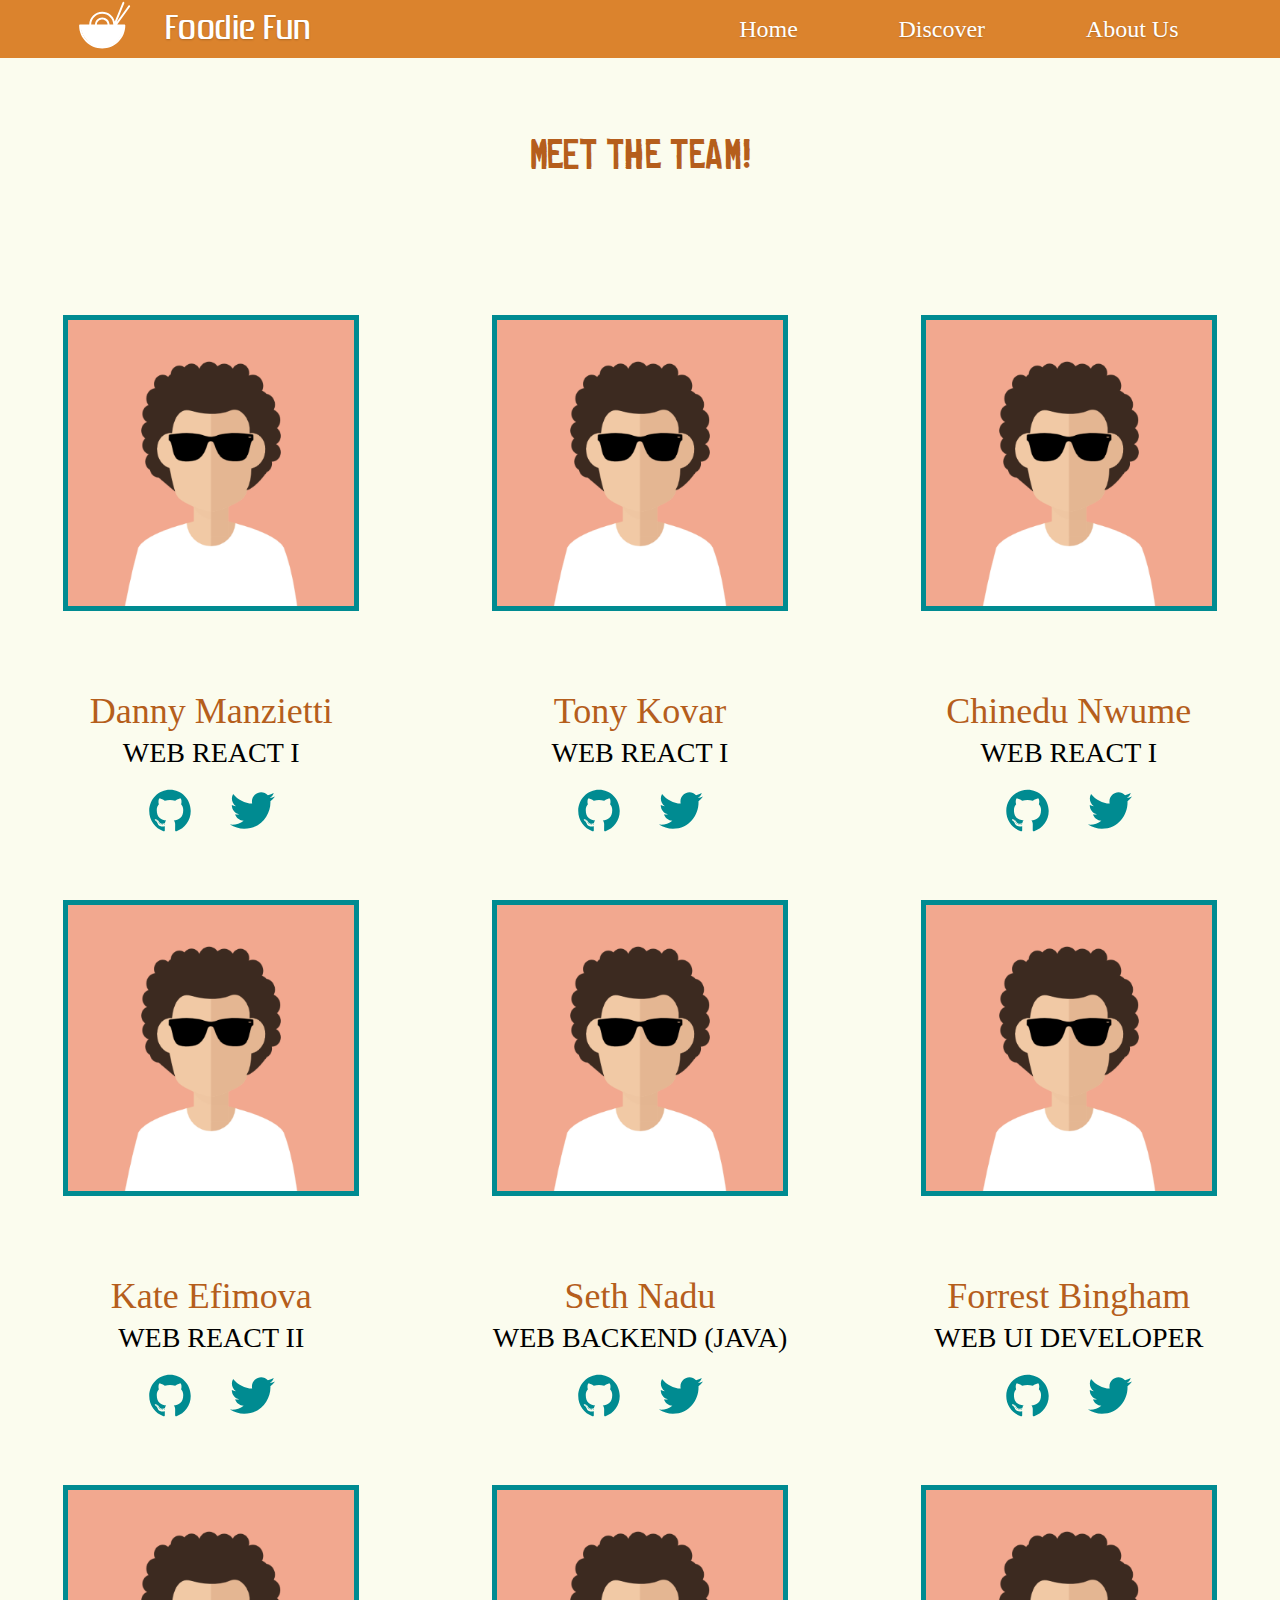
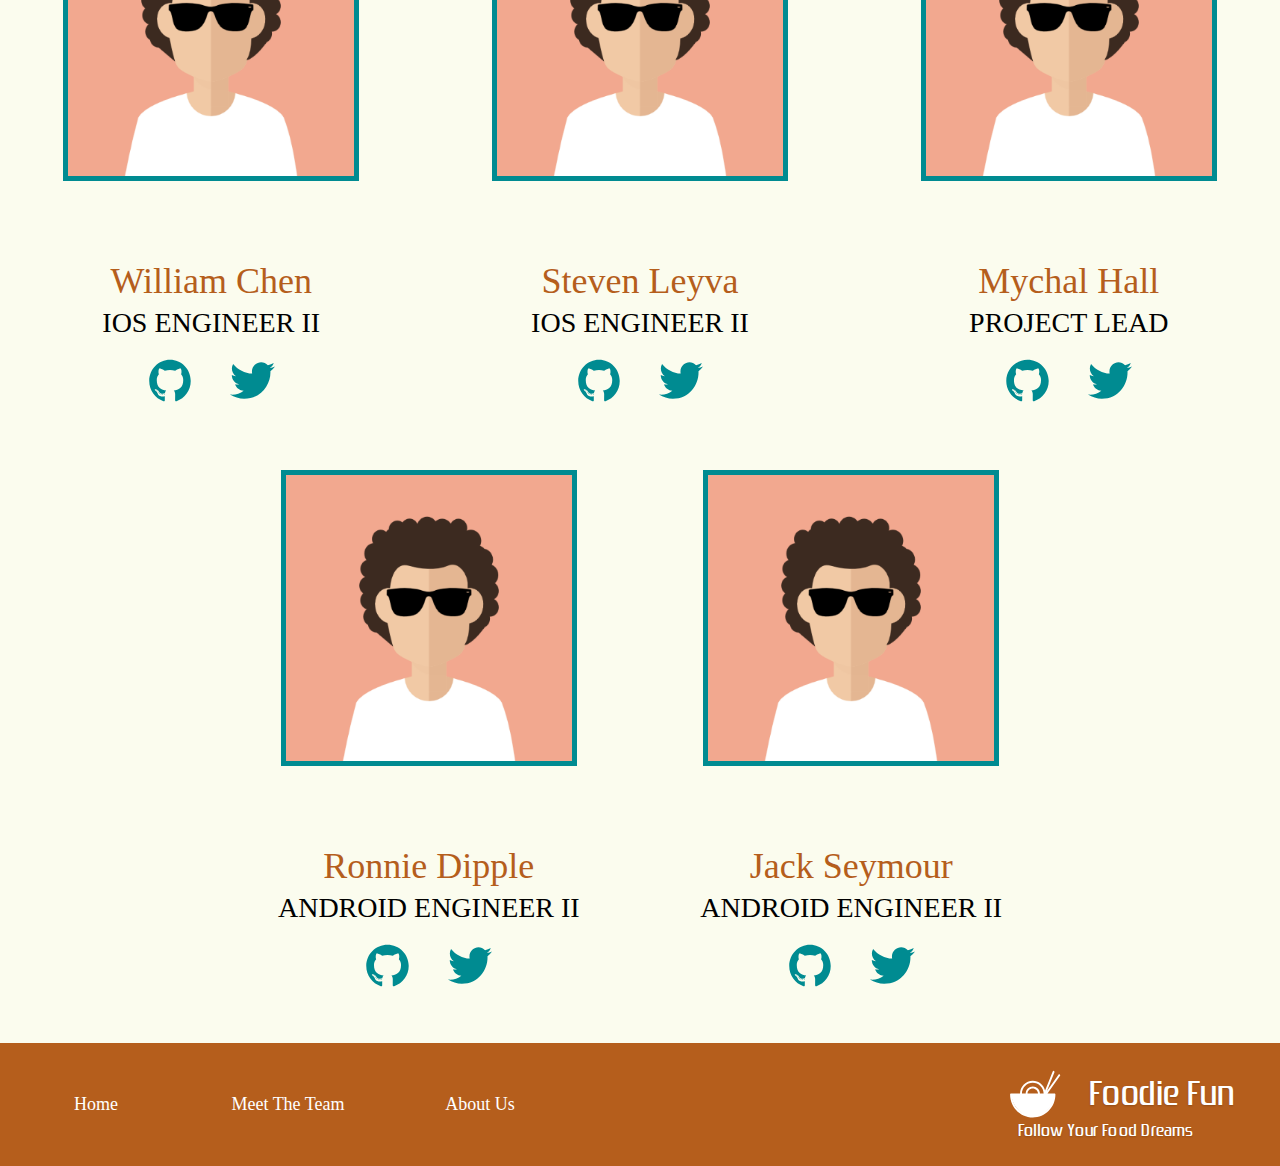
==== team.html @ 5557d631 "Meet the team page done, responsive" ====
<!DOCTYPE html>

<html lang="en">
  <head>
    <meta charset="utf-8" />

    <title>Meet The Team</title>
    <meta name="viewport" content="width=device-width, initial-scale=1.0" />
    <link
      rel="stylesheet"
      type="text/css"
      href="/css//index.css"
      media="screen"
    />

    <!--[if lt IE 9]>
      <script src="https://cdnjs.cloudflare.com/ajax/libs/html5shiv/3.7.3/html5shiv.js"></script>
    <![endif]-->
  </head>
  <body>
   <header>
     <div class="iconTitle">
        <img class="logo" src="/Images/logo.svg" />
        <h2>Foodie Fun</h2>
    </div>
    <div class="navLinks">
        <nav>
            <a href="#Home"> Home</a>
            <a href="#Discover">Discover</a>
            <a href="#About">About Us</a>
        </nav>
    </div>
    </header>

    <section class="container">
        <div class="title">
         <h1> Meet the Team!</h1>
        </div>
            <section class="topRow">
                <div class="first">
                <div class="picture">
                    <img class="profile" src="Images/NoPath.png"/>
                </div>
                <div class="nameJob">
                    <h2> Danny Manzietti </h2>
                     <h3> WEB REACT I </h3>
                </div>
                <div class="socialLogos">
                 <img class="github" src="Images/github-original.svg"/>
                 <img class="twitter" src="Images/twitter-original.svg"/>
                </div>
                </div>
                <div class="first">
                <div class="picture">
                   <img class="profile" src="Images/NoPath.png"/>
                </div>
                <div class="nameJob">
                    <h2> Tony Kovar </h2>
                    <h3> WEB REACT I </h3>
                </div>
                <div class="socialLogos">
                    <img class="github" src="Images/github-original.svg"/>
                    <img class="twitter" src="Images/twitter-original.svg"/>
                </div>
                </div>

                <div class="first">
                <div class="picture">
                    <img class="profile" src="Images/NoPath.png"/>
                </div>
                    <div class="nameJob">
                        <h2> Chinedu Nwume </h2>
                        <h3> WEB REACT I </h3>
                    </div>
                        <div class="socialLogos">
                        <img class="github" src="Images/github-original.svg"/>
                        <img class="twitter" src="Images/twitter-original.svg"/>
                    </div>
                    </div>

                </section>

                <section class="middleRow">

                    <div class="first">
                    <div class="picture">
                        <img class="profile" src="Images/NoPath.png"/>
                     </div>
                    <div class="nameJob">
                        <h2> Kate Efimova</h2>
                        <h3> WEB REACT II </h3>
                    </div>
                    <div class="socialLogos">
                        <img class="github" src="Images/github-original.svg"/>
                        <img class="twitter" src="Images/twitter-original.svg"/>
                     </div>
                     </div>
                     <div class="first">
                        <div class="picture">
                        <img class="profile" src="Images/NoPath.png"/>
                    </div>
                        <div class="nameJob">
                            <h2> Seth Nadu </h2>
                             <h3> WEB BACKEND (JAVA) </h3>
                        </div>
                        <div class="socialLogos">
                            <img class="github" src="Images/github-original.svg"/>
                            <img class="twitter" src="Images/twitter-original.svg"/>
                        </div>
                        </div>
        
                            <div class="first">
                            <div class="picture">
                                <img class="profile" src="Images/NoPath.png"/>
                            </div>
                                <div class="nameJob">
                                <h2> Forrest Bingham </h2>
                                <h3> WEB UI DEVELOPER </h3>
                                </div>
                                <div class="socialLogos">
                                <img class="github" src="Images/github-original.svg"/>
                                <img class="twitter" src="Images/twitter-original.svg"/>
                            </div>
                            </div>
        
                        </section>

                        <section class="bottomRow">

                        <div class="first">
                        <div class="picture">
                            <img class="profile" src="Images/NoPath.png"/>
                        </div>
                            <div class="nameJob">
                                <h2> William Chen </h2>
                                <h3> IOS ENGINEER II </h3>
                            </div>
                                <div class="socialLogos">
                                <img class="github" src="Images/github-original.svg"/>
                                <img class="twitter" src="Images/twitter-original.svg"/>
                            </div>
                            </div>
                                <div class="first">
                                    <div class="picture">
                                    <img class="profile" src="Images/NoPath.png"/>
                                </div>
                                    <div class="nameJob">
                                        <h2> Steven Leyva </h2>
                                        <h3> IOS ENGINEER II </h3>
                                </div>
                                    <div class="socialLogos">
                                        <img class="github" src="Images/github-original.svg"/>
                                        <img class="twitter" src="Images/twitter-original.svg"/>
                                    </div>
                                    </div>
                
                                    <div class="first">
                                        <div class="picture">
                                        <img class="profile" src="Images/NoPath.png"/>
                                        </div>
                                        <div class="nameJob">
                                            <h2> Mychal Hall </h2>
                                            <h3> PROJECT LEAD </h3>
                                        </div>
                                            <div class="socialLogos">
                                            <img class="github" src="Images/github-original.svg"/>
                                            <img class="twitter" src="Images/twitter-original.svg"/>
                                         </div>
                                        </div>
                
                                </section>

                        <section class="last">

                                <div class="first">
                                    <div class="picture">
                                    <img class="profile" src="Images/NoPath.png"/>
                                    </div>
                                    <div class="nameJob">
                                        <h2> Ronnie Dipple </h2>
                                        <h3> ANDROID ENGINEER II </h3>
                                    </div>
                                <div class="socialLogos">
                                    <img class="github" src="Images/github-original.svg"/>
                                    <img class="twitter" src="Images/twitter-original.svg"/>
                                </div>
                                </div>

                                <div class="first">
                                        <div class="picture">
                                        <img class="profile" src="Images/NoPath.png"/>
                                        </div>
                                        <div class="nameJob">
                                            <h2> Jack Seymour</h2>
                                            <h3> ANDROID ENGINEER II </h3>
                                        </div>
                                    <div class="socialLogos">
                                        <img class="github" src="Images/github-original.svg"/>
                                        <img class="twitter" src="Images/twitter-original.svg"/>
                                    </div>
                                    </div>

                        </section>

                </section>

                <footer class = "footer">

                        <div class="navLinksFooter">
                            <nav>
                              <a href="#Home"> Home</a>
                              <a href="team.html">Meet The Team</a>
                              <a href="#About">About Us</a>
                            </nav>
                          </div>
                        <div class="iconFooter">
                          <div class="footerLogoPhrase">
                          <img class="logoFooter" src="/Images/logo.svg" />
                          <h2>Foodie Fun</h2>
                           </div>
                          <div class="dreams">
                              <h3>Follow Your Food Dreams</h3>
                          </div>
                        </div>
                        
                      </footer>
  </body>
</html>
---- css/index.css ----
@font-face {
  font-family: "Zrnic";
  src: url("/fonts/zrnic.ttf");
}
@font-face {
  font-family: "Chinese Rocks";
  src: url("/fonts/chinese\ rocks\ rg.ttf");
}
@font-face {
  font-family: "VDS Thin";
  src: url("/fonts//vds-thin.ttf");
}
.zrnic {
  font-family: "Zrnic";
}
.rocks {
  font-family: "Chinese Rocks";
}
.vds {
  font-family: "VDS Thin";
}
/* http://meyerweb.com/eric/tools/css/reset/ 
   v2.0 | 20110126
   License: none (public domain)
*/
html,
body,
div,
span,
applet,
object,
iframe,
h1,
h2,
h3,
h4,
h5,
h6,
p,
blockquote,
pre,
a,
abbr,
acronym,
address,
big,
cite,
code,
del,
dfn,
em,
img,
ins,
kbd,
q,
s,
samp,
small,
strike,
strong,
sub,
sup,
tt,
var,
b,
u,
i,
center,
dl,
dt,
dd,
ol,
ul,
li,
fieldset,
form,
label,
legend,
table,
caption,
tbody,
tfoot,
thead,
tr,
th,
td,
article,
aside,
canvas,
details,
embed,
figure,
figcaption,
footer,
header,
hgroup,
menu,
nav,
output,
ruby,
section,
summary,
time,
mark,
audio,
video {
  margin: 0;
  padding: 0;
  border: 0;
  font-size: 100%;
  font: inherit;
  vertical-align: baseline;
}
/* HTML5 display-role reset for older browsers */
article,
aside,
details,
figcaption,
figure,
footer,
header,
hgroup,
menu,
nav,
section {
  display: block;
}
body {
  line-height: 1;
}
ol,
ul {
  list-style: none;
}
blockquote,
q {
  quotes: none;
}
blockquote:before,
blockquote:after,
q:before,
q:after {
  content: '';
  content: none;
}
table {
  border-collapse: collapse;
  border-spacing: 0;
}
* {
  box-sizing: border-box;
}
html {
  font-size: 62.5%;
}
h1 {
  font-size: 4rem;
  font-family: "Chinese Rocks";
}
h2 {
  font-size: 3.2rem;
  color: #b55e1c;
  padding-bottom: 10px;
}
h4 {
  font-size: 2.5rem;
  padding-bottom: 10px;
}
p {
  line-height: 1.5;
  font-size: 1.6rem;
  padding-bottom: 10px;
  font-family: "VDS Thin";
  color: #db832d;
}
img {
  max-width: 100%;
  height: auto;
}
.container {
  width: 100%;
  margin: 0 auto;
}
.logo {
  height: 80%;
  width: auto;
  height: 5em;
}
.iconTitle {
  width: 60%;
  display: flex;
  padding-left: 6%;
  font-family: "Zrnic";
}
@media tablet {
  .iconTitle {
    font-size: 1.4rem;
  }
}
header {
  width: 100%;
  background: #db832d;
  display: flex;
  align-items: center;
}
@media (max-width:500px) {
  header {
    flex-direction: column;
  }
}
header h2 {
  width: 50%;
  padding: 2% 2% 2% 6%;
  display: flex;
  justify-content: flex-start;
  align-items: center;
  text-shadow: 0 1px 2px rgba(0, 0, 0, 0.2);
  color: white;
  font-size: 3.6rem;
}
@media (max-width:767px) {
  header h2 {
    display: flex;
    justify-content: center;
    align-items: center;
    font-size: 2.4rem;
  }
}
@media (max-width:500px) {
  header h2 {
    width: 100%;
    padding: 0;
    display: flex;
    justify-content: center;
    align-items: center;
  }
}
header .navLinks {
  width: 60%;
  display: flex;
  justify-content: flex-end;
  padding: 1% 4%;
}
@media (max-width:500px) {
  header .navLinks {
    width: 100%;
  }
}
header nav {
  width: 100%;
  display: flex;
  align-items: flex-end;
  justify-content: space-around;
}
header nav a {
  text-decoration: none;
  font-size: 2.4rem;
  text-shadow: 0 1px 2px rgba(0, 0, 0, 0.2);
  color: white;
}
@media (max-width:500px) {
  header nav {
    width: 100%;
    display: flex;
    justify-content: space-evenly;
    align-items: center;
  }
}
.btn {
  display: flex;
  justify-content: center;
  align-items: center;
  background-color: teal;
  width: 200px;
  height: 35px;
  color: white;
  font-size: 1.8rem;
  border-radius: 5px;
}
.btn:hover {
  background-color: white;
  color: teal;
  border: 1px solid teal;
}
.footer {
  width: 100%;
  background-color: #b55e1c;
  padding: 2% 0;
  display: flex;
  justify-content: space-between;
}
.footer .logoFooter {
  height: 80%;
  width: auto;
  height: 5em;
}
.footer .iconFooter {
  width: 40%;
  display: flex;
  justify-content: flex-end;
  flex-direction: column;
  padding-left: 6%;
  font-family: "Zrnic";
}
@media (max-width:500px) {
  .footer .iconFooter {
    padding-left: 0%;
  }
}
.footer .iconFooter .footerLogoPhrase {
  display: flex;
  justify-content: flex-end;
}
@media (max-width:767px) {
  .footer .iconFooter .footerLogoPhrase {
    width: 100%;
    padding-left: 0%;
  }
}
.footer .iconFooter .footerLogoPhrase h2 {
  width: 50%;
  padding: 2% 2% 2% 6%;
  display: flex;
  justify-content: flex-start;
  align-items: center;
  text-shadow: 0 1px 2px rgba(0, 0, 0, 0.2);
  color: white;
  font-size: 3.6rem;
}
@media (max-width:767px) {
  .footer .iconFooter .footerLogoPhrase h2 {
    font-size: 2rem;
  }
}
.footer .iconFooter .dreams {
  width: 100%;
  display: flex;
  justify-content: flex-end;
  align-items: center;
  padding-right: 20%;
}
@media (max-width:767px) {
  .footer .iconFooter .dreams {
    dispaly: flex;
    align-items: center;
    padding-top: 1%;
    padding-right: 3%;
  }
}
.footer .iconFooter .dreams h3 {
  color: white;
  font-size: 1.8rem;
  text-shadow: 0 1px 2px rgba(0, 0, 0, 0.2);
}
@media (max-width:767px) {
  .footer .iconFooter .dreams h3 {
    font-size: 1.6rem;
  }
}
.footer .navLinksFooter {
  width: 60%;
  display: flex;
  align-items: center;
  justify-content: center;
}
@media (max-width:500px) {
  .footer .navLinksFooter {
    width: 60%;
  }
}
.footer .navLinksFooter nav {
  width: 100%;
  display: flex;
  flex-wrap: wrap;
}
@media (max-width:500px) {
  .footer .navLinksFooter nav {
    width: 100%;
    display: flex;
    justify-content: flex-start;
  }
}
.footer .navLinksFooter nav a {
  width: 25%;
  font-size: 1.8rem;
  text-decoration: none;
  color: white;
  padding: 1% 2%;
  text-align: center;
}
@media (max-width:767px) {
  .footer .navLinksFooter nav a {
    font-size: 1.4rem;
  }
}
@media (max-width:500px) {
  .footer .navLinksFooter nav a {
    padding: 1% 0;
    margin: 0 2%;
  }
}
.container {
  background-color: #fbfcee;
}
.intro {
  width: 100%;
  display: flex;
}
@media (max-width:767px) {
  .intro {
    display: flex;
    flex-direction: column-reverse;
  }
}
.join {
  width: 100%;
  height: 50%;
  display: flex;
  justify-content: center;
  flex-direction: column;
  align-items: center;
  padding-top: 10%;
}
@media (max-width:767px) {
  .join {
    width: 100%;
    padding: 1% 0;
  }
  .join .tablet {
    display: inline-block;
  }
}
.join h2 {
  width: 100%;
  text-align: center;
  color: #b55e1c;
  font-size: 5rem;
  padding-bottom: 4%;
  font-family: "Zrnic";
}
.join h3 {
  color: #db832d;
  font-size: 2rem;
  margin-bottom: 2%;
  font-family: "VDS Thin";
}
@media (max-width:767px) {
  .join h3 {
    display: none;
  }
}
.join .joinNowIntro {
  display: flex;
  justify-content: center;
  align-items: center;
  background-color: teal;
  width: 50%;
  height: 26%;
  color: white;
  font-size: 2rem;
  border-radius: 5px;
  border-radius: 3rem;
  font-family: "Chinese Rocks";
}
.join .joinNowIntro:hover {
  background-color: white;
  color: teal;
  border: 1px solid teal;
}
@media (max-width:767px) {
  .join .joinNowIntro {
    display: flex;
    justify-content: center;
    align-items: center;
    background-color: teal;
    width: 30%;
    height: 30%;
    color: white;
    font-size: 1.8rem;
    border-radius: 5px;
    border-radius: 3rem;
    font-family: "Chinese Rocks";
    padding: 1% 0;
  }
  .join .joinNowIntro:hover {
    background-color: white;
    color: teal;
    border: 1px solid teal;
  }
}
.introWords {
  width: 40%;
}
.introWords .tablet {
  display: none;
}
@media (max-width:767px) {
  .introWords {
    width: 100%;
    display: flex;
    flex-direction: column-reverse;
  }
}
.introWords .signIn {
  width: 100%;
  height: 60%;
  display: flex;
  flex-direction: column;
  align-items: center;
  padding-top: 15%;
  padding-bottom: 8%;
}
@media (max-width:767px) {
  .introWords .signIn {
    padding: 1% 0 3% 0;
    height: 60%;
  }
}
.introWords .signIn h2 {
  color: #b55e1c;
  font-size: 2rem;
  padding-bottom: 5%;
  font-family: "VDS Thin";
}
@media (max-width:767px) {
  .introWords .signIn h2 {
    padding-bottom: 3%;
    font-size: 3rem;
    display: none;
  }
}
.introWords .signIn .signInButton {
  display: flex;
  justify-content: center;
  align-items: center;
  background-color: teal;
  width: 50%;
  height: 30%;
  color: white;
  font-size: 1.8rem;
  border-radius: 5px;
  border-radius: 3rem;
  font-family: "Chinese Rocks";
}
.introWords .signIn .signInButton:hover {
  background-color: white;
  color: teal;
  border: 1px solid teal;
}
@media (max-width:767px) {
  .introWords .signIn .signInButton {
    display: flex;
    justify-content: center;
    align-items: center;
    background-color: teal;
    width: 30%;
    height: 30%;
    color: white;
    font-size: 1.8rem;
    border-radius: 5px;
    border-radius: 3rem;
    font-family: "Chinese Rocks";
    padding: 1% 0;
  }
  .introWords .signIn .signInButton:hover {
    background-color: white;
    color: teal;
    border: 1px solid teal;
  }
}
.joinNow {
  display: flex;
  justify-content: center;
  align-items: center;
  background-color: teal;
  width: 350px;
  height: 70px;
  color: white;
  font-size: 2rem;
  border-radius: 5px;
  border-radius: 3rem;
  font-family: "Chinese Rocks";
}
.joinNow:hover {
  background-color: white;
  color: teal;
  border: 1px solid teal;
}
.imageIntro {
  width: 70%;
}
@media (max-width:767px) {
  .imageIntro {
    width: 100%;
  }
}
.about {
  width: 100%;
  display: flex;
  padding-top: 6%;
}
@media (max-width:767px) {
  .about {
    display: flex;
    flex-direction: column;
  }
}
.imageAbout {
  width: 60%;
}
@media (max-width:767px) {
  .imageAbout {
    width: 100%;
  }
}
.imageAbout .aboutPic {
  width: 90%;
}
@media (max-width:767px) {
  .imageAbout .aboutPic {
    width: 100%;
    margin: 0;
  }
}
.wordsAbout {
  display: flex;
  flex-direction: column;
  text-align: center;
  width: 50%;
}
@media (max-width:767px) {
  .wordsAbout {
    width: 100%;
  }
}
.wordsAbout h2 {
  width: 100%;
  color: #b55e1c;
  padding-top: 5%;
  font-size: 4rem;
  display: flex;
  align-items: center;
  justify-content: center;
}
.wordsAbout p {
  width: 100%;
  color: #db832d;
  padding: 5% 5% 1% 5%;
  font-size: 2rem;
}
.infoColumns {
  width: 100%;
  display: flex;
  flex-wrap: wrap;
  justify-content: space-evenly;
  padding: 5% 2.5% 5% 2.5%;
}
@media (max-width:767px) {
  .infoColumns {
    display: flex;
    flex-direction: column;
  }
}
.infoColumns .column {
  width: 18%;
  text-align: center;
}
@media (max-width:767px) {
  .infoColumns .column {
    width: 100%;
  }
}
.infoColumns .column .dessert {
  padding: 0 5%;
  padding-bottom: 1%;
}
@media (max-width:767px) {
  .infoColumns .column .dessert {
    padding: 0 30%;
  }
}
.infoColumns .column .cake {
  padding-bottom: 6%;
}
.infoColumns .column .icecream {
  padding-bottom: 4%;
}
.infoColumns .column .lollipop {
  padding-bottom: 1%;
}
.infoColumns .column h2 {
  padding: 6% 0;
}
@media (max-width:767px) {
  .infoColumns .column h2 {
    width: 100%;
    padding: 2% 0;
  }
}
.infoColumns .column p {
  padding: 0 2%;
}
@media (max-width:767px) {
  .infoColumns .column p {
    width: 100%;
    font-size: 2rem;
    padding-bottom: 6%;
  }
}
.convinced {
  width: 100%;
  padding: 0% 0 6% 0;
  display: flex;
  flex-direction: column;
  justify-content: center;
  align-items: center;
}
.convinced h1 {
  font-size: 7rem;
  color: #008b91;
  padding: 2% 0 4% 0;
}
.joinNow {
  display: flex;
  justify-content: center;
  align-items: center;
  background-color: teal;
  width: 20%;
  height: 10%;
  color: white;
  font-size: 1.6rem;
  border-radius: 5px;
  border-radius: 3rem;
  font-family: "Chinese Rocks";
  padding: 1% 0;
}
.joinNow:hover {
  background-color: white;
  color: teal;
  border: 1px solid teal;
}
/************************************* TEAM PAGE *********************************/
.title {
  width: 100%;
  display: flex;
  justify-content: center;
  align-items: center;
  font-size: 4.4rem;
  color: #b55e1c;
  padding: 6% 0;
}
.topRow {
  display: flex;
  justify-content: space-between;
}
@media (max-width:500px) {
  .topRow {
    display: flex;
    flex-direction: column;
  }
}
.middleRow {
  display: flex;
  justify-content: space-between;
}
@media (max-width:500px) {
  .middleRow {
    display: flex;
    flex-direction: column;
  }
}
.bottomRow {
  display: flex;
  justify-content: space-between;
}
@media (max-width:500px) {
  .bottomRow {
    display: flex;
    flex-direction: column;
  }
}
.last {
  display: flex;
  justify-content: center;
  padding-bottom: 4%;
}
@media (max-width:950px) {
  .last {
    font-size: 2rem;
  }
}
@media (max-width:500px) {
  .last {
    display: flex;
    flex-direction: column;
    padding-bottom: 0%;
  }
}
.first {
  width: 33%;
  display: flex;
  flex-direction: column;
  flex-wrap: wrap;
}
@media (max-width:500px) {
  .first {
    display: flex;
    flex-direction: column;
    width: 100%;
    padding-top: 2%;
    border: 5px solid #b55e1c;
  }
}
.first .picture {
  padding: 15%;
}
@media (max-width:500px) {
  .first .picture {
    padding: 15% 15% 5% 15%;
  }
}
.first .picture .profile {
  border: 5px solid #008b91;
  width: 100%;
  justify-content: center;
  align-items: center;
}
.first .nameJob {
  width: 100%;
  display: flex;
  flex-direction: column;
  justify-content: center;
  align-items: center;
}
@media (max-width:500px) {
  .first .nameJob {
    padding-top: 1%;
  }
}
.first .nameJob h2 {
  padding-top: 4%;
  font-size: 3.6rem;
}
@media (max-width:950px) {
  .first .nameJob h2 {
    font-size: 3rem;
  }
}
.first .nameJob h3 {
  font-size: 2.8rem;
  padding-bottom: 4%;
}
@media (max-width:950px) {
  .first .nameJob h3 {
    font-size: 2rem;
  }
}
.first .socialLogos {
  width: 100%;
  display: flex;
  padding: 1% 35%;
}
.first .socialLogos .github {
  width: 50%;
  padding-right: 15%;
}
.first .socialLogos .twitter {
  width: 50%;
  padding-left: 15%;
}
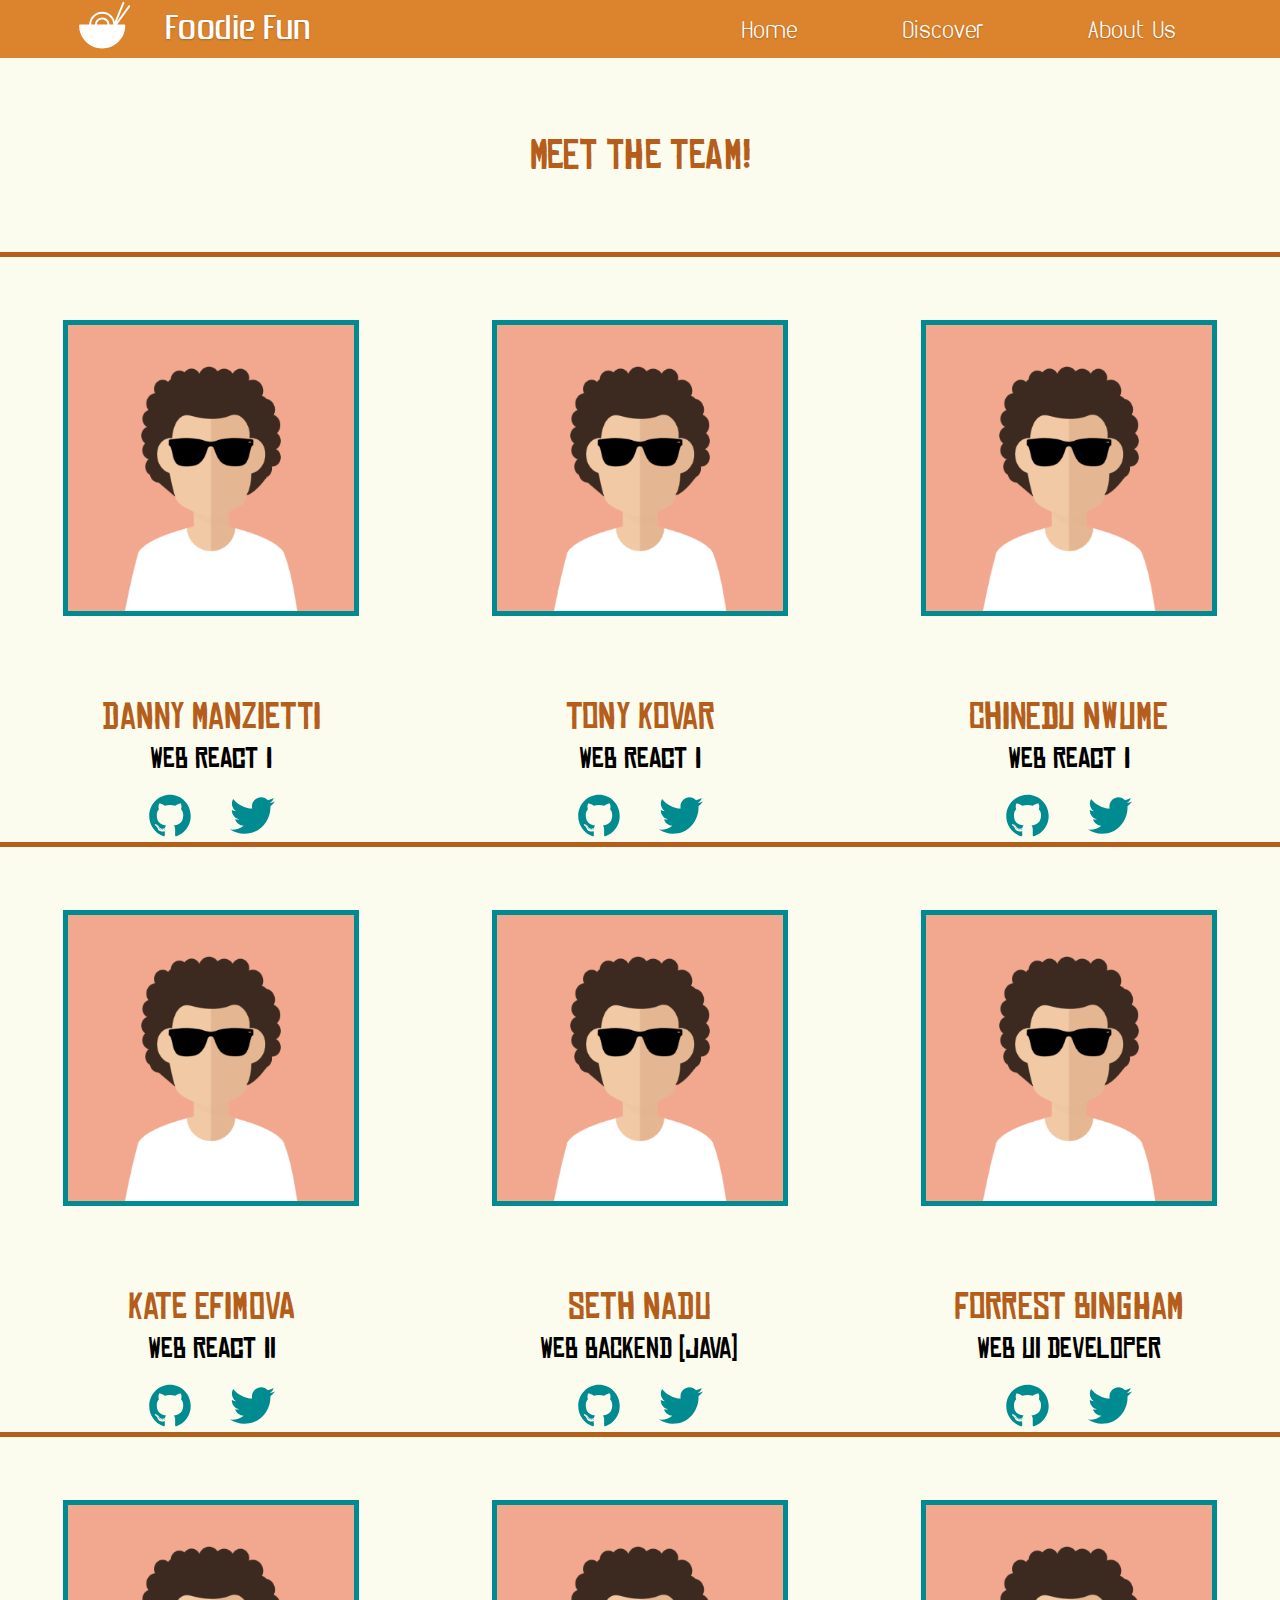
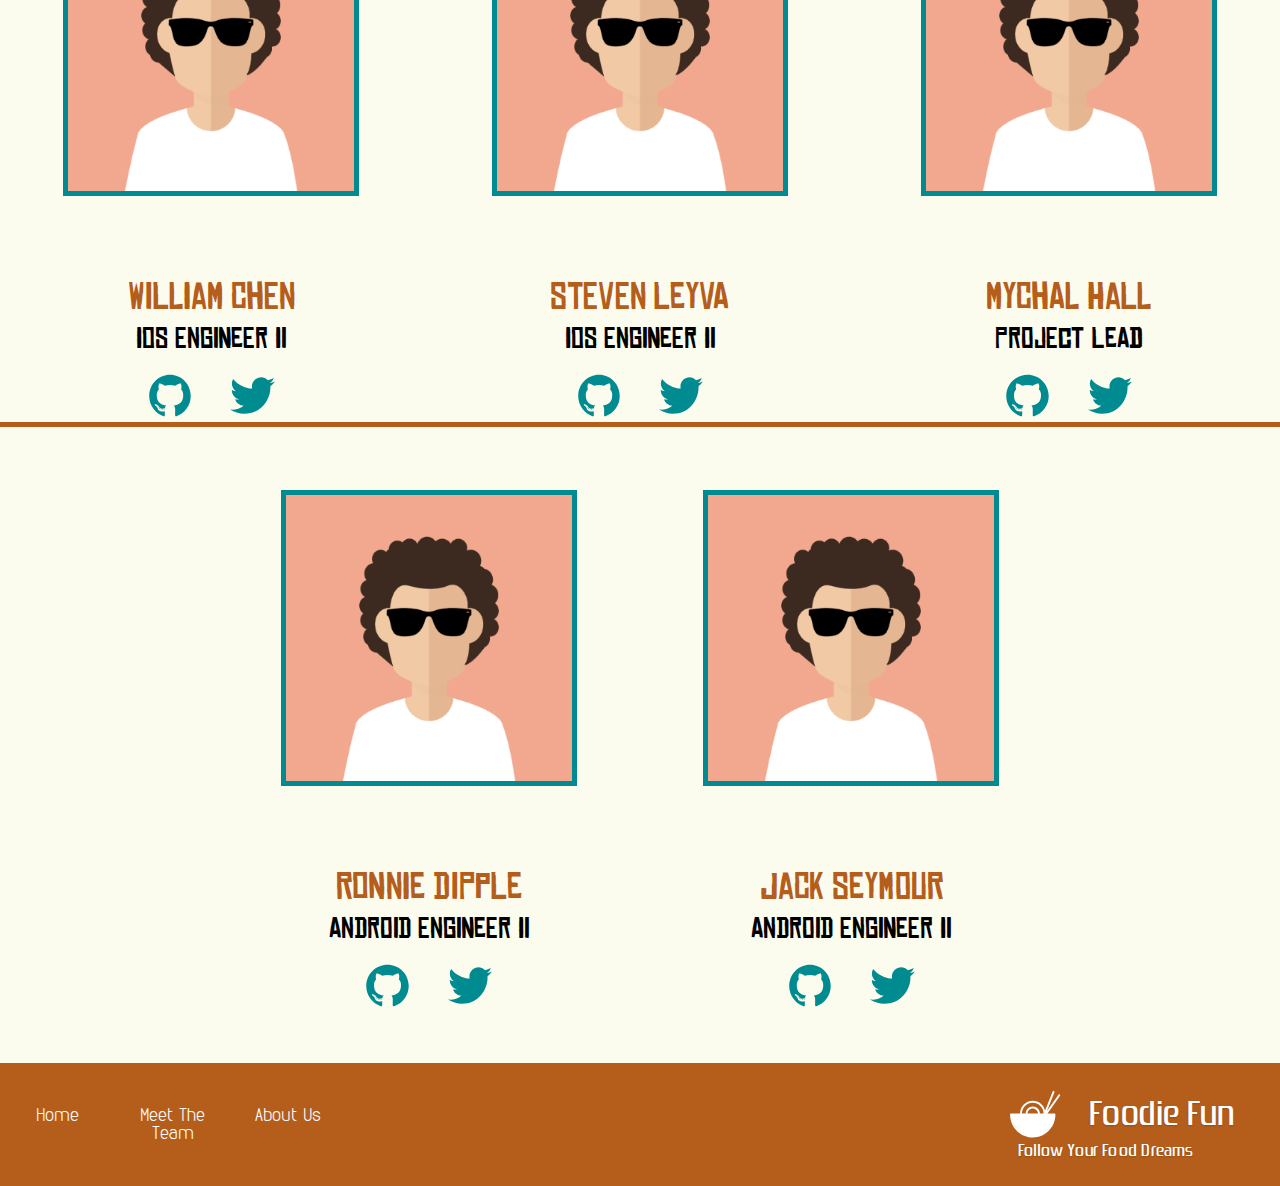
==== commit 0c39e78e: "added fonts and did minor visual changes" ====
--- a/team.html
+++ b/team.html
@@ -25,7 +25,7 @@
     </div>
     <div class="navLinks">
         <nav>
-            <a href="#Home"> Home</a>
+            <a href="index.html"> Home</a>
             <a href="#Discover">Discover</a>
             <a href="#About">About Us</a>
         </nav>
@@ -208,7 +208,7 @@
 
                         <div class="navLinksFooter">
                             <nav>
-                              <a href="#Home"> Home</a>
+                              <a href="index.html"> Home</a>
                               <a href="team.html">Meet The Team</a>
                               <a href="#About">About Us</a>
                             </nav>
--- a/css/index.css
+++ b/css/index.css
@@ -254,6 +254,7 @@
 }
 header nav a {
   text-decoration: none;
+  font-family: "VDS Thin";
   font-size: 2.4rem;
   text-shadow: 0 1px 2px rgba(0, 0, 0, 0.2);
   color: white;
@@ -381,12 +382,13 @@
   }
 }
 .footer .navLinksFooter nav a {
-  width: 25%;
+  width: 15%;
   font-size: 1.8rem;
   text-decoration: none;
   color: white;
   padding: 1% 2%;
   text-align: center;
+  font-family: "VDS Thin";
 }
 @media (max-width:767px) {
   .footer .navLinksFooter nav a {
@@ -434,15 +436,15 @@
   width: 100%;
   text-align: center;
   color: #b55e1c;
-  font-size: 5rem;
+  font-size: 6rem;
   padding-bottom: 4%;
   font-family: "Zrnic";
 }
 .join h3 {
   color: #db832d;
-  font-size: 2rem;
+  font-size: 3rem;
   margin-bottom: 2%;
-  font-family: "VDS Thin";
+  font-family: "Chinese Rocks";
 }
 @media (max-width:767px) {
   .join h3 {
@@ -518,9 +520,9 @@
 }
 .introWords .signIn h2 {
   color: #b55e1c;
-  font-size: 2rem;
+  font-size: 4rem;
   padding-bottom: 5%;
-  font-family: "VDS Thin";
+  font-family: "Chinese Rocks";
 }
 @media (max-width:767px) {
   .introWords .signIn h2 {
@@ -627,6 +629,7 @@
   flex-direction: column;
   text-align: center;
   width: 50%;
+  font-family: "Zrnic";
 }
 @media (max-width:767px) {
   .wordsAbout {
@@ -663,6 +666,7 @@
 }
 .infoColumns .column {
   width: 18%;
+  font-family: "Chinese Rocks";
   text-align: center;
 }
 @media (max-width:767px) {
@@ -752,6 +756,7 @@
 .topRow {
   display: flex;
   justify-content: space-between;
+  border-top: 5px solid #b55e1c;
 }
 @media (max-width:500px) {
   .topRow {
@@ -762,6 +767,7 @@
 .middleRow {
   display: flex;
   justify-content: space-between;
+  border-top: 5px solid #b55e1c;
 }
 @media (max-width:500px) {
   .middleRow {
@@ -772,6 +778,7 @@
 .bottomRow {
   display: flex;
   justify-content: space-between;
+  border-top: 5px solid #b55e1c;
 }
 @media (max-width:500px) {
   .bottomRow {
@@ -783,6 +790,7 @@
   display: flex;
   justify-content: center;
   padding-bottom: 4%;
+  border-top: 5px solid #b55e1c;
 }
 @media (max-width:950px) {
   .last {
@@ -840,6 +848,7 @@
 .first .nameJob h2 {
   padding-top: 4%;
   font-size: 3.6rem;
+  font-family: "Chinese Rocks";
 }
 @media (max-width:950px) {
   .first .nameJob h2 {
@@ -849,6 +858,7 @@
 .first .nameJob h3 {
   font-size: 2.8rem;
   padding-bottom: 4%;
+  font-family: "Chinese Rocks";
 }
 @media (max-width:950px) {
   .first .nameJob h3 {
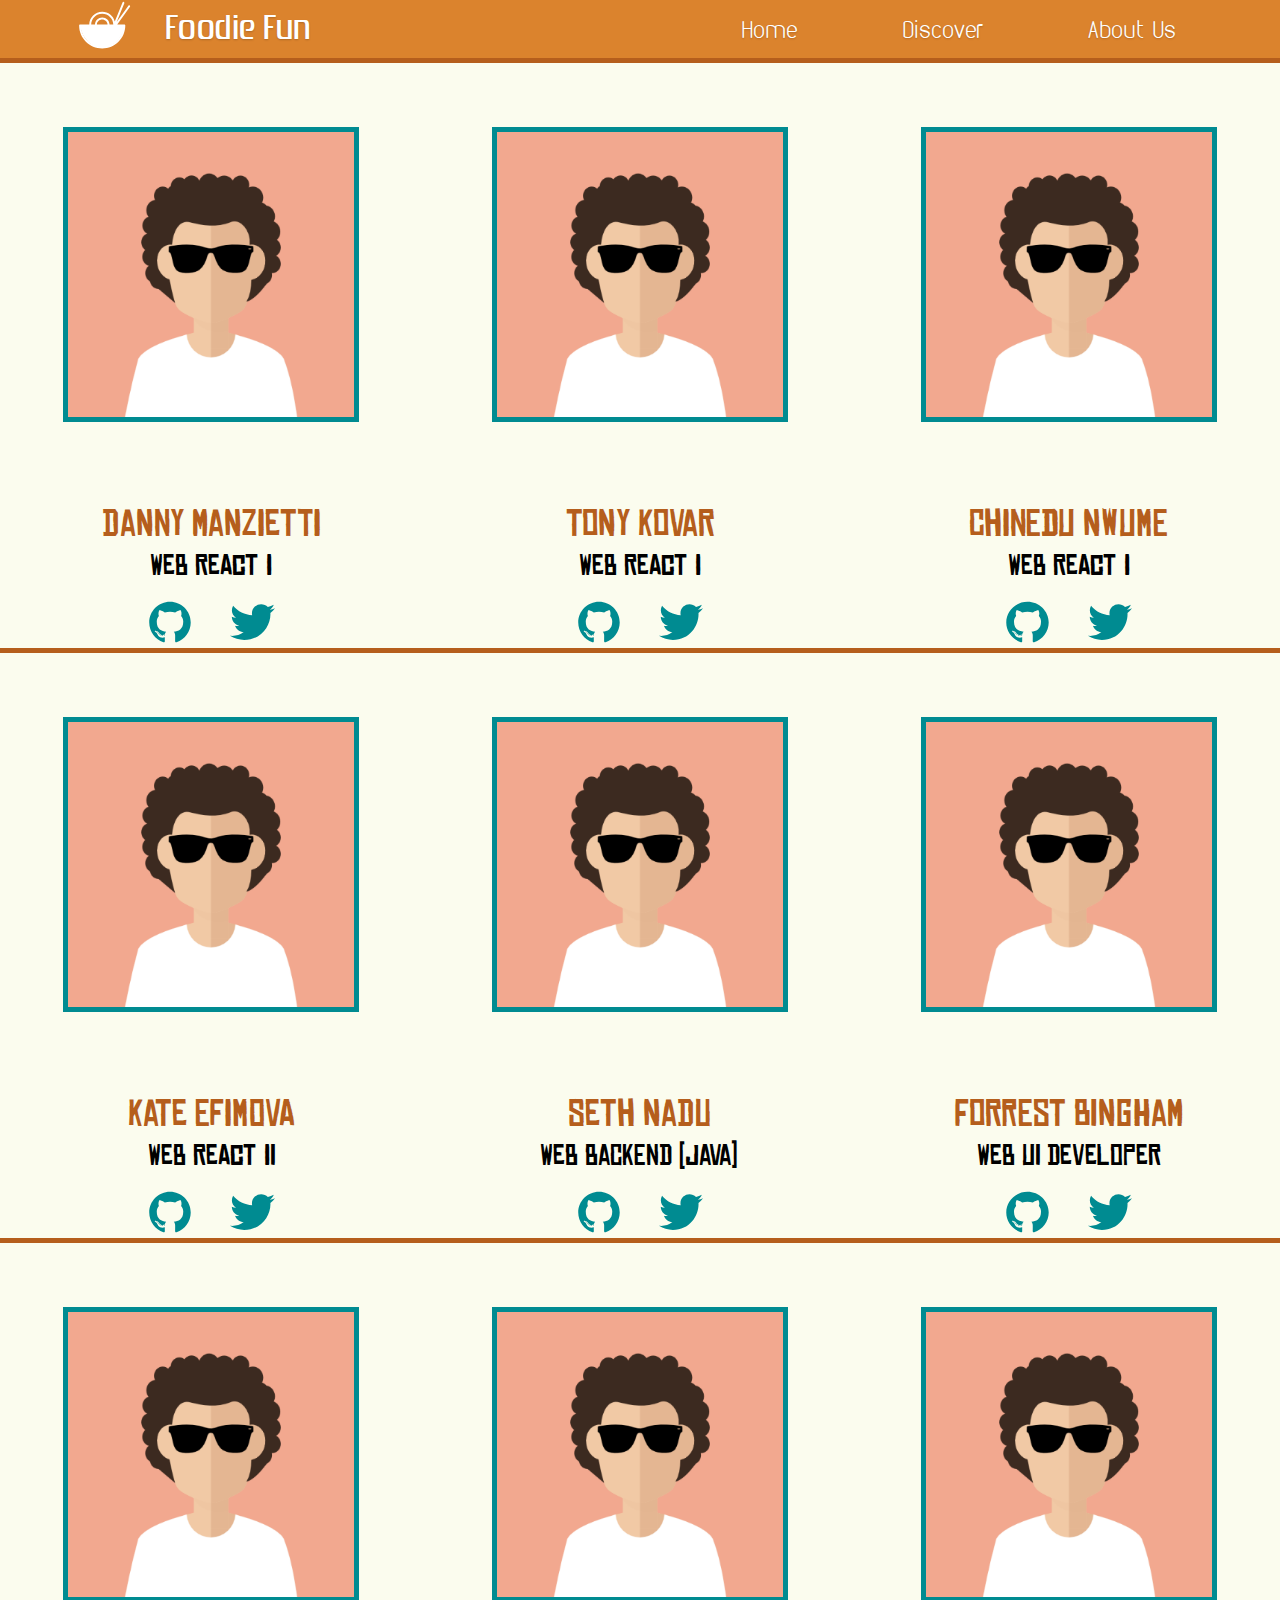
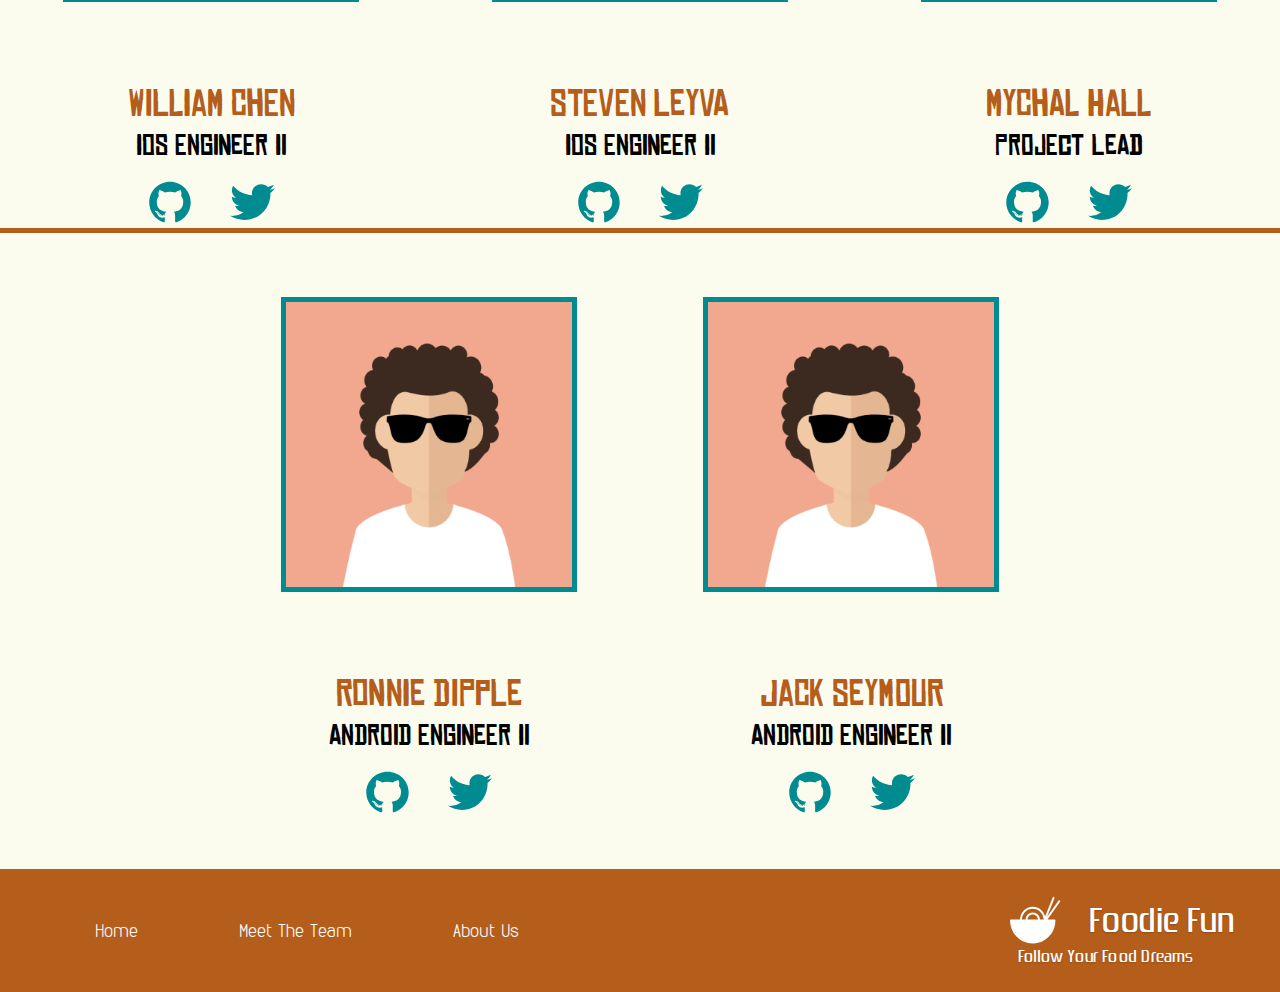
==== commit db91e4e0: "updated marketing and animation" ====
--- a/team.html
+++ b/team.html
@@ -204,7 +204,7 @@
 
                 </section>
 
-                <footer class = "footer">
+                <footer class = "footerTeam">
 
                         <div class="navLinksFooter">
                             <nav>
--- a/css/index.css
+++ b/css/index.css
@@ -277,11 +277,12 @@
   color: white;
   font-size: 1.8rem;
   border-radius: 5px;
+  font-family: "Zrnic";
+  border: 1px solid teal;
 }
 .btn:hover {
   background-color: white;
   color: teal;
-  border: 1px solid teal;
 }
 .footer {
   width: 100%;
@@ -362,7 +363,6 @@
   width: 60%;
   display: flex;
   align-items: center;
-  justify-content: center;
 }
 @media (max-width:500px) {
   .footer .navLinksFooter {
@@ -370,9 +370,9 @@
   }
 }
 .footer .navLinksFooter nav {
-  width: 100%;
-  display: flex;
-  flex-wrap: wrap;
+  width: 80%;
+  display: flex;
+  justify-content: space-evenly;
 }
 @media (max-width:500px) {
   .footer .navLinksFooter nav {
@@ -382,11 +382,10 @@
   }
 }
 .footer .navLinksFooter nav a {
-  width: 15%;
   font-size: 1.8rem;
   text-decoration: none;
   color: white;
-  padding: 1% 2%;
+  padding: 1% 1%;
   text-align: center;
   font-family: "VDS Thin";
 }
@@ -397,8 +396,127 @@
 }
 @media (max-width:500px) {
   .footer .navLinksFooter nav a {
-    padding: 1% 0;
-    margin: 0 2%;
+    padding: 0% 3%;
+    margin: 0;
+    font-size: 1rem;
+  }
+}
+/***********************Footer Team ************************/
+.footerTeam {
+  width: 100%;
+  background-color: #b55e1c;
+  padding: 2% 0;
+  display: flex;
+  justify-content: space-between;
+}
+.footerTeam .logoFooter {
+  height: 80%;
+  width: auto;
+  height: 5em;
+}
+.footerTeam .iconFooter {
+  width: 40%;
+  display: flex;
+  justify-content: flex-end;
+  flex-direction: column;
+  padding-left: 6%;
+  font-family: "Zrnic";
+}
+@media (max-width:500px) {
+  .footerTeam .iconFooter {
+    padding-left: 0%;
+  }
+}
+.footerTeam .iconFooter .footerLogoPhrase {
+  display: flex;
+  justify-content: flex-end;
+}
+@media (max-width:767px) {
+  .footerTeam .iconFooter .footerLogoPhrase {
+    width: 100%;
+    padding-left: 0%;
+  }
+}
+.footerTeam .iconFooter .footerLogoPhrase h2 {
+  width: 50%;
+  padding: 2% 2% 2% 6%;
+  display: flex;
+  justify-content: flex-start;
+  align-items: center;
+  text-shadow: 0 1px 2px rgba(0, 0, 0, 0.2);
+  color: white;
+  font-size: 3.6rem;
+}
+@media (max-width:767px) {
+  .footerTeam .iconFooter .footerLogoPhrase h2 {
+    font-size: 2rem;
+  }
+}
+.footerTeam .iconFooter .dreams {
+  width: 100%;
+  display: flex;
+  justify-content: flex-end;
+  align-items: center;
+  padding-right: 20%;
+}
+@media (max-width:767px) {
+  .footerTeam .iconFooter .dreams {
+    dispaly: flex;
+    align-items: center;
+    padding-top: 1%;
+    padding-right: 3%;
+  }
+}
+.footerTeam .iconFooter .dreams h3 {
+  color: white;
+  font-size: 1.8rem;
+  text-shadow: 0 1px 2px rgba(0, 0, 0, 0.2);
+}
+@media (max-width:767px) {
+  .footerTeam .iconFooter .dreams h3 {
+    font-size: 1.6rem;
+  }
+}
+.footerTeam .navLinksFooter {
+  width: 60%;
+  display: flex;
+  align-items: center;
+}
+@media (max-width:500px) {
+  .footerTeam .navLinksFooter {
+    width: 60%;
+  }
+}
+.footerTeam .navLinksFooter nav {
+  width: 80%;
+  display: flex;
+  justify-content: space-evenly;
+}
+@media (max-width:500px) {
+  .footerTeam .navLinksFooter nav {
+    width: 100%;
+    display: flex;
+    justify-content: flex-start;
+  }
+}
+.footerTeam .navLinksFooter nav a {
+  font-size: 1.8rem;
+  text-decoration: none;
+  color: white;
+  padding: 1% 1%;
+  text-align: center;
+  font-family: "VDS Thin";
+}
+@media (max-width:767px) {
+  .footerTeam .navLinksFooter nav a {
+    font-size: 1.4rem;
+  }
+}
+@media (max-width:500px) {
+  .footerTeam .navLinksFooter nav a {
+    padding: 0% 3%;
+    margin: 0;
+    font-size: 1rem;
   }
 }
 .container {
@@ -407,6 +525,10 @@
 .intro {
   width: 100%;
   display: flex;
+  background: #fbfcee;
+  position: relative;
+  overflow: hidden;
+  transform: translate3d(0, 0, 0);
 }
 @media (max-width:767px) {
   .intro {
@@ -416,7 +538,6 @@
 }
 .join {
   width: 100%;
-  height: 50%;
   display: flex;
   justify-content: center;
   flex-direction: column;
@@ -436,15 +557,14 @@
   width: 100%;
   text-align: center;
   color: #b55e1c;
-  font-size: 6rem;
   padding-bottom: 4%;
   font-family: "Zrnic";
 }
 .join h3 {
   color: #db832d;
-  font-size: 3rem;
+  font-size: 4rem;
   margin-bottom: 2%;
-  font-family: "Chinese Rocks";
+  font-family: "VDS Thin";
 }
 @media (max-width:767px) {
   .join h3 {
@@ -457,17 +577,17 @@
   align-items: center;
   background-color: teal;
   width: 50%;
-  height: 26%;
+  height: 12%;
   color: white;
   font-size: 2rem;
   border-radius: 5px;
+  font-family: "Zrnic";
+  border: 1px solid teal;
   border-radius: 3rem;
-  font-family: "Chinese Rocks";
 }
 .join .joinNowIntro:hover {
   background-color: white;
   color: teal;
-  border: 1px solid teal;
 }
 @media (max-width:767px) {
   .join .joinNowIntro {
@@ -480,18 +600,20 @@
     color: white;
     font-size: 1.8rem;
     border-radius: 5px;
+    font-family: "Zrnic";
+    border: 1px solid teal;
     border-radius: 3rem;
-    font-family: "Chinese Rocks";
     padding: 1% 0;
   }
   .join .joinNowIntro:hover {
     background-color: white;
     color: teal;
-    border: 1px solid teal;
   }
 }
 .introWords {
   width: 40%;
+  display: flex;
+  justify-content: center;
 }
 .introWords .tablet {
   display: none;
@@ -503,71 +625,16 @@
     flex-direction: column-reverse;
   }
 }
-.introWords .signIn {
-  width: 100%;
-  height: 60%;
-  display: flex;
-  flex-direction: column;
-  align-items: center;
-  padding-top: 15%;
-  padding-bottom: 8%;
-}
-@media (max-width:767px) {
-  .introWords .signIn {
-    padding: 1% 0 3% 0;
-    height: 60%;
-  }
-}
-.introWords .signIn h2 {
+.introWords h2 {
   color: #b55e1c;
-  font-size: 4rem;
+  font-size: 8rem;
   padding-bottom: 5%;
   font-family: "Chinese Rocks";
 }
 @media (max-width:767px) {
-  .introWords .signIn h2 {
+  .introWords h2 {
     padding-bottom: 3%;
     font-size: 3rem;
-    display: none;
-  }
-}
-.introWords .signIn .signInButton {
-  display: flex;
-  justify-content: center;
-  align-items: center;
-  background-color: teal;
-  width: 50%;
-  height: 30%;
-  color: white;
-  font-size: 1.8rem;
-  border-radius: 5px;
-  border-radius: 3rem;
-  font-family: "Chinese Rocks";
-}
-.introWords .signIn .signInButton:hover {
-  background-color: white;
-  color: teal;
-  border: 1px solid teal;
-}
-@media (max-width:767px) {
-  .introWords .signIn .signInButton {
-    display: flex;
-    justify-content: center;
-    align-items: center;
-    background-color: teal;
-    width: 30%;
-    height: 30%;
-    color: white;
-    font-size: 1.8rem;
-    border-radius: 5px;
-    border-radius: 3rem;
-    font-family: "Chinese Rocks";
-    padding: 1% 0;
-  }
-  .introWords .signIn .signInButton:hover {
-    background-color: white;
-    color: teal;
-    border: 1px solid teal;
   }
 }
 .joinNow {
@@ -580,16 +647,19 @@
   color: white;
   font-size: 2rem;
   border-radius: 5px;
+  font-family: "Zrnic";
+  border: 1px solid teal;
   border-radius: 3rem;
-  font-family: "Chinese Rocks";
 }
 .joinNow:hover {
   background-color: white;
   color: teal;
-  border: 1px solid teal;
 }
 .imageIntro {
   width: 70%;
+  background-color: #fbfcee;
+  z-index: 100;
+  position: relative;
 }
 @media (max-width:767px) {
   .imageIntro {
@@ -734,14 +804,14 @@
   color: white;
   font-size: 1.6rem;
   border-radius: 5px;
+  font-family: "Zrnic";
+  border: 1px solid teal;
   border-radius: 3rem;
-  font-family: "Chinese Rocks";
   padding: 1% 0;
 }
 .joinNow:hover {
   background-color: white;
   color: teal;
-  border: 1px solid teal;
 }
 /************************************* TEAM PAGE *********************************/
 .title {
@@ -878,3 +948,127 @@
   width: 50%;
   padding-left: 15%;
 }
+/******************************** Animations ******************************/
+/*.box {
+  width: 100%;
+  height: 100vh;
+  border-radius: 5px;
+  box-shadow: 0 2px 30px rgba(black, 0.2);
+  background: lighten(#f0f4c3, 10%);
+  position: relative;
+  overflow: hidden;
+  transform: translate3d(0, 0, 0);
+}*/
+.wave {
+  height: 20vh;
+  opacity: 0.4;
+  position: absolute;
+  z-index: -1;
+  top: 3%;
+  left: 25%;
+  background: #d47019;
+  width: 100%;
+  height: 1200px;
+  margin-left: -250px;
+  margin-top: -250px;
+  transform-origin: 50% 50%;
+  border-radius: 20%;
+  animation: drift 5000ms infinite linear;
+}
+@media (max-width:1570px) {
+  .wave {
+    display: none;
+  }
+}
+@media (max-width:767px) {
+  .wave {
+    display: none;
+  }
+}
+@media (max-width:500px) {
+  .wave {
+    display: none;
+  }
+}
+.wave.-three {
+  animation: drift 5500ms infinite linear;
+}
+@media (max-width:767px) {
+  .wave.-three {
+    display: none;
+  }
+}
+@media (max-width:500px) {
+  .wave.-three {
+    display: none;
+  }
+}
+.wave.-two {
+  animation: drift 6500ms infinite linear;
+  opacity: 0.2;
+}
+@media (max-width:767px) {
+  .wave.-two {
+    display: none;
+  }
+}
+@media (max-width:500px) {
+  .wave.-two {
+    display: none;
+  }
+}
+.box:after {
+  content: "";
+  display: block;
+  left: 0;
+  top: 0;
+  width: 100%;
+  height: 100%;
+  z-index: -1;
+  transform: translate3d(0, 0, 0);
+}
+@media (max-width:767px) {
+  .box:after {
+    display: none;
+  }
+}
+@media (max-width:500px) {
+  .box:after {
+    display: none;
+  }
+}
+.title {
+  position: absolute;
+  left: 0;
+  top: 0;
+  width: 100%;
+  z-index: -1;
+  line-height: 300px;
+  text-align: center;
+  transform: translate3d(0, 0, 0);
+  color: white;
+  text-transform: uppercase;
+  font-family: "Playfair Display", serif;
+  letter-spacing: 0.4em;
+  font-size: 24px;
+  text-shadow: 0 1px 0 rgba(0, 0, 0, 0.1);
+  text-indent: 0.3em;
+}
+@media (max-width:767px) {
+  .title {
+    display: none;
+  }
+}
+@media (max-width:500px) {
+  .title {
+    display: none;
+  }
+}
+@keyframes drift {
+  from {
+    transform: rotate(0deg);
+  }
+  from {
+    transform: rotate(360deg);
+  }
+}
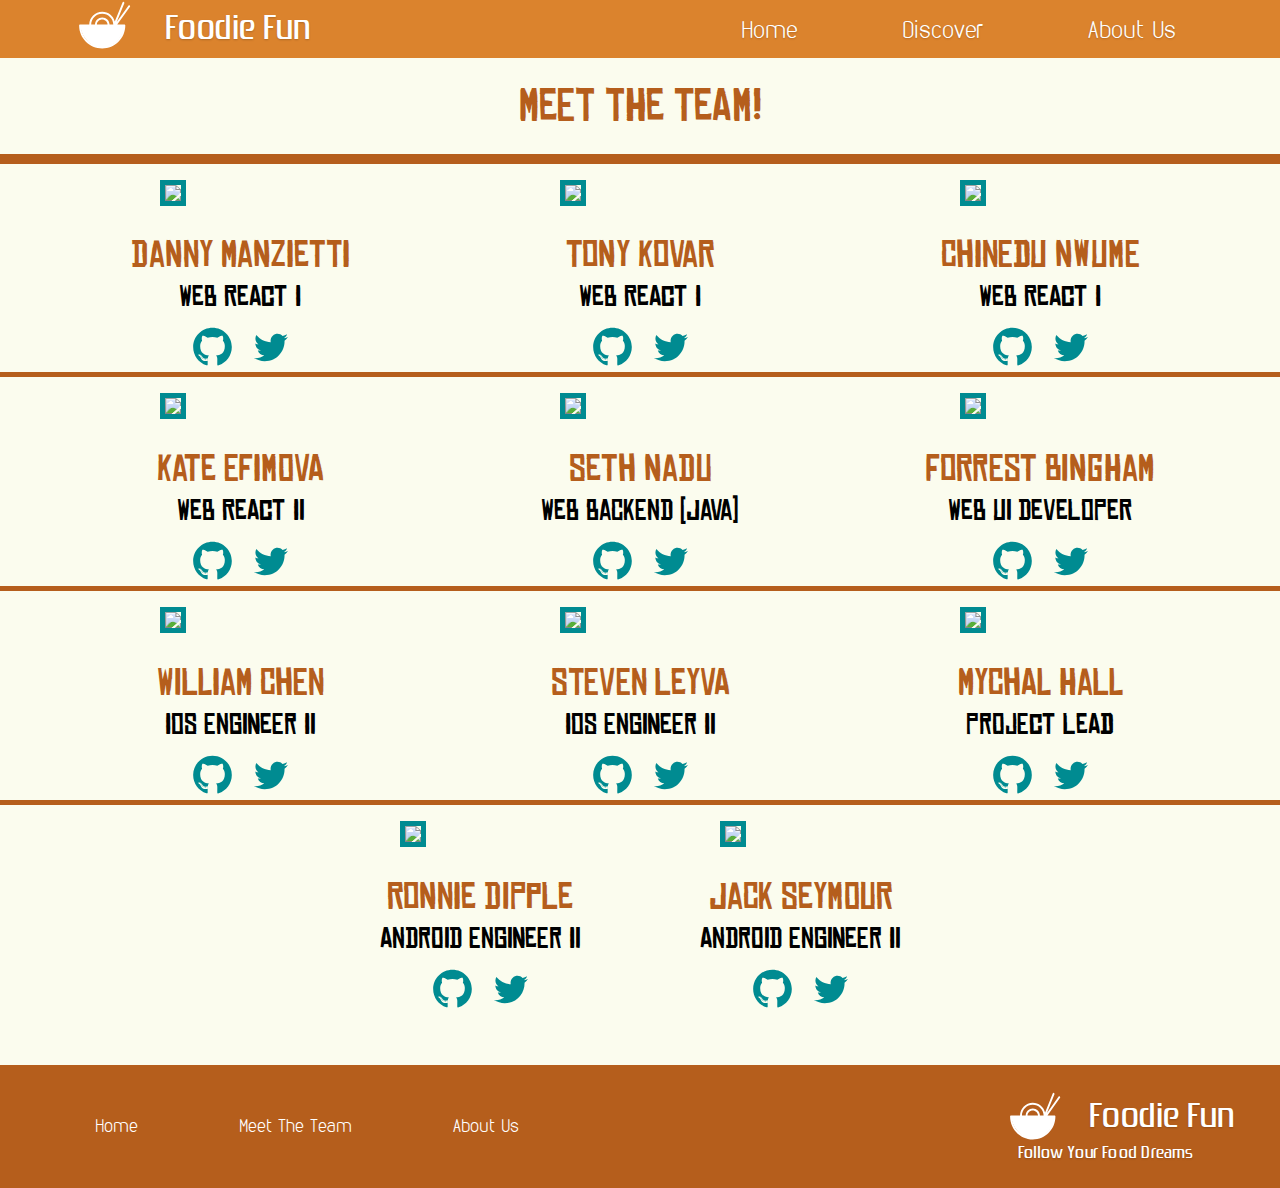
==== commit f546f743: "Added team photos as well as github links" ====
--- a/team.html
+++ b/team.html
@@ -33,47 +33,53 @@
     </header>
 
     <section class="container">
-        <div class="title">
+        <div class="meet">
          <h1> Meet the Team!</h1>
         </div>
             <section class="topRow">
                 <div class="first">
                 <div class="picture">
-                    <img class="profile" src="Images/NoPath.png"/>
+                    <img class="profile" src="https://ca.slack-edge.com/T4JUEB3ME-ULVENAVSM-d78f7e43b974-48"/>
                 </div>
                 <div class="nameJob">
                     <h2> Danny Manzietti </h2>
                      <h3> WEB REACT I </h3>
                 </div>
                 <div class="socialLogos">
-                 <img class="github" src="Images/github-original.svg"/>
+                <a href="https://github.com/dannymanzietti">
+                    <img class="github"   src="Images/github-original.svg"/>
+                </a>
                  <img class="twitter" src="Images/twitter-original.svg"/>
                 </div>
                 </div>
                 <div class="first">
                 <div class="picture">
-                   <img class="profile" src="Images/NoPath.png"/>
+                   <img class="profile" src="https://ca.slack-edge.com/T4JUEB3ME-ULXJ07DJS-d95403332534-48"/>
                 </div>
                 <div class="nameJob">
                     <h2> Tony Kovar </h2>
                     <h3> WEB REACT I </h3>
                 </div>
                 <div class="socialLogos">
-                    <img class="github" src="Images/github-original.svg"/>
-                    <img class="twitter" src="Images/twitter-original.svg"/>
+                     <a href="https://github.com/tonyrkovar">
+                        <img class="github"   src="Images/github-original.svg"/>
+                    </a>  
+                        <img class="twitter" src="Images/twitter-original.svg"/>
                 </div>
                 </div>
 
                 <div class="first">
                 <div class="picture">
-                    <img class="profile" src="Images/NoPath.png"/>
+                    <img class="profile" src="https://ca.slack-edge.com/T4JUEB3ME-ULQ5B0PQ9-37b1c0d7d776-48"/>
                 </div>
                     <div class="nameJob">
                         <h2> Chinedu Nwume </h2>
                         <h3> WEB REACT I </h3>
                     </div>
                         <div class="socialLogos">
-                        <img class="github" src="Images/github-original.svg"/>
+                            <a href="https://github.com/chineducn">
+                                <img class="github"   src="Images/github-original.svg"/>
+                            </a>
                         <img class="twitter" src="Images/twitter-original.svg"/>
                     </div>
                     </div>
@@ -84,41 +90,48 @@
 
                     <div class="first">
                     <div class="picture">
-                        <img class="profile" src="Images/NoPath.png"/>
+                        <img class="profile" src=https://ca.slack-edge.com/T4JUEB3ME-UJZ8W50QN-b159b0cdf5db-48/>
                      </div>
                     <div class="nameJob">
                         <h2> Kate Efimova</h2>
                         <h3> WEB REACT II </h3>
                     </div>
                     <div class="socialLogos">
-                        <img class="github" src="Images/github-original.svg"/>
+                            <a href="https://github.com/kefimochi">
+                            <img class="github"   src="Images/github-original.svg"/>
+                            </a>
                         <img class="twitter" src="Images/twitter-original.svg"/>
                      </div>
                      </div>
                      <div class="first">
                         <div class="picture">
-                        <img class="profile" src="Images/NoPath.png"/>
+                        <img class="profile" src="https://ca.slack-edge.com/T4JUEB3ME-UFRDX08A0-6d020951d497-48"/>
                     </div>
                         <div class="nameJob">
                             <h2> Seth Nadu </h2>
                              <h3> WEB BACKEND (JAVA) </h3>
                         </div>
                         <div class="socialLogos">
-                            <img class="github" src="Images/github-original.svg"/>
+                                <a href="https://github.com/sethnadu">
+                                <img class="github" src="Images/github-original.svg"/>
+                                </a>
                             <img class="twitter" src="Images/twitter-original.svg"/>
                         </div>
                         </div>
         
                             <div class="first">
                             <div class="picture">
-                                <img class="profile" src="Images/NoPath.png"/>
+                                <img class="profile" src="https://ca.slack-edge.com/T4JUEB3ME-UMR11342J-9ed03f6ba22b-48"/>
                             </div>
                                 <div class="nameJob">
                                 <h2> Forrest Bingham </h2>
                                 <h3> WEB UI DEVELOPER </h3>
                                 </div>
                                 <div class="socialLogos">
-                                <img class="github" src="Images/github-original.svg"/>
+                                <a href="https://github.com/Forrest-Bingham">
+                                <img class="github"   src="Images/github-original.svg"/>
+                                </a>
+                                </img>
                                 <img class="twitter" src="Images/twitter-original.svg"/>
                             </div>
                             </div>
@@ -129,41 +142,47 @@
 
                         <div class="first">
                         <div class="picture">
-                            <img class="profile" src="Images/NoPath.png"/>
+                            <img class="profile" src="https://ca.slack-edge.com/T4JUEB3ME-ULM791KCG-318ee8b12f65-48"/>
                         </div>
                             <div class="nameJob">
                                 <h2> William Chen </h2>
                                 <h3> IOS ENGINEER II </h3>
                             </div>
                                 <div class="socialLogos">
-                                <img class="github" src="Images/github-original.svg"/>
+                                        <a href="https://github.com/Willishere">
+                                        <img class="github"   src="Images/github-original.svg"/>
+                                        </a>
                                 <img class="twitter" src="Images/twitter-original.svg"/>
                             </div>
                             </div>
                                 <div class="first">
                                     <div class="picture">
-                                    <img class="profile" src="Images/NoPath.png"/>
+                                    <img class="profile" src="https://ca.slack-edge.com/T4JUEB3ME-UGLM7HX2R-9e88eac0a6dd-48"/>
                                 </div>
                                     <div class="nameJob">
                                         <h2> Steven Leyva </h2>
                                         <h3> IOS ENGINEER II </h3>
                                 </div>
                                     <div class="socialLogos">
-                                        <img class="github" src="Images/github-original.svg"/>
+                                            <a href="https://github.com/Sleyva1991">
+                                            <img class="github"   src="Images/github-original.svg"/>
+                                            </a>
                                         <img class="twitter" src="Images/twitter-original.svg"/>
                                     </div>
                                     </div>
                 
                                     <div class="first">
                                         <div class="picture">
-                                        <img class="profile" src="Images/NoPath.png"/>
+                                        <img class="profile" src="https://ca.slack-edge.com/T4JUEB3ME-UE2UKJZAQ-a4699f92cbee-48"/>
                                         </div>
                                         <div class="nameJob">
                                             <h2> Mychal Hall </h2>
                                             <h3> PROJECT LEAD </h3>
                                         </div>
                                             <div class="socialLogos">
-                                            <img class="github" src="Images/github-original.svg"/>
+                                                    <a href="https://github.com/mychal-hall">
+                                                    <img class="github"   src="Images/github-original.svg"/>
+                                                    </a>
                                             <img class="twitter" src="Images/twitter-original.svg"/>
                                          </div>
                                         </div>
@@ -174,28 +193,32 @@
 
                                 <div class="first">
                                     <div class="picture">
-                                    <img class="profile" src="Images/NoPath.png"/>
+                                    <img class="profile" src="https://ca.slack-edge.com/T4JUEB3ME-UHZT17RHT-6cb7718f512f-48"/>
                                     </div>
                                     <div class="nameJob">
                                         <h2> Ronnie Dipple </h2>
                                         <h3> ANDROID ENGINEER II </h3>
                                     </div>
                                 <div class="socialLogos">
-                                    <img class="github" src="Images/github-original.svg"/>
+                                        <a href="https://github.com/RonnieDipple">
+                                        <img class="github"   src="Images/github-original.svg"/>
+                                        </a>
                                     <img class="twitter" src="Images/twitter-original.svg"/>
                                 </div>
                                 </div>
 
                                 <div class="first">
                                         <div class="picture">
-                                        <img class="profile" src="Images/NoPath.png"/>
+                                        <img class="profile" src="https://ca.slack-edge.com/T4JUEB3ME-UM4KFFCNS-779d0f9137a2-48"/>
                                         </div>
                                         <div class="nameJob">
                                             <h2> Jack Seymour</h2>
                                             <h3> ANDROID ENGINEER II </h3>
                                         </div>
                                     <div class="socialLogos">
-                                        <img class="github" src="Images/github-original.svg"/>
+                                            <a href="https://github.com/stilljack">
+                                            <img class="github"   src="Images/github-original.svg"/>
+                                            </a>
                                         <img class="twitter" src="Images/twitter-original.svg"/>
                                     </div>
                                     </div>
--- a/css/index.css
+++ b/css/index.css
@@ -814,18 +814,21 @@
   color: teal;
 }
 /************************************* TEAM PAGE *********************************/
-.title {
-  width: 100%;
-  display: flex;
-  justify-content: center;
-  align-items: center;
+.meet {
+  width: 100%;
+  display: flex;
+  justify-content: center;
+  align-items: center;
+  padding: 2% 0;
+  border-bottom: 5px solid #b55e1c;
+}
+.meet h1 {
   font-size: 4.4rem;
   color: #b55e1c;
-  padding: 6% 0;
 }
 .topRow {
   display: flex;
-  justify-content: space-between;
+  justify-content: space-evenly;
   border-top: 5px solid #b55e1c;
 }
 @media (max-width:500px) {
@@ -836,7 +839,7 @@
 }
 .middleRow {
   display: flex;
-  justify-content: space-between;
+  justify-content: space-evenly;
   border-top: 5px solid #b55e1c;
 }
 @media (max-width:500px) {
@@ -847,7 +850,7 @@
 }
 .bottomRow {
   display: flex;
-  justify-content: space-between;
+  justify-content: space-evenly;
   border-top: 5px solid #b55e1c;
 }
 @media (max-width:500px) {
@@ -875,10 +878,9 @@
   }
 }
 .first {
-  width: 33%;
+  width: 25%;
   display: flex;
   flex-direction: column;
-  flex-wrap: wrap;
 }
 @media (max-width:500px) {
   .first {
@@ -890,7 +892,7 @@
   }
 }
 .first .picture {
-  padding: 15%;
+  padding: 5% 25% 5% 25%;
 }
 @media (max-width:500px) {
   .first .picture {
@@ -940,8 +942,11 @@
   display: flex;
   padding: 1% 35%;
 }
+.first .socialLogos a:hover {
+  cursor: pointer;
+}
 .first .socialLogos .github {
-  width: 50%;
+  width: 100%;
   padding-right: 15%;
 }
 .first .socialLogos .twitter {
